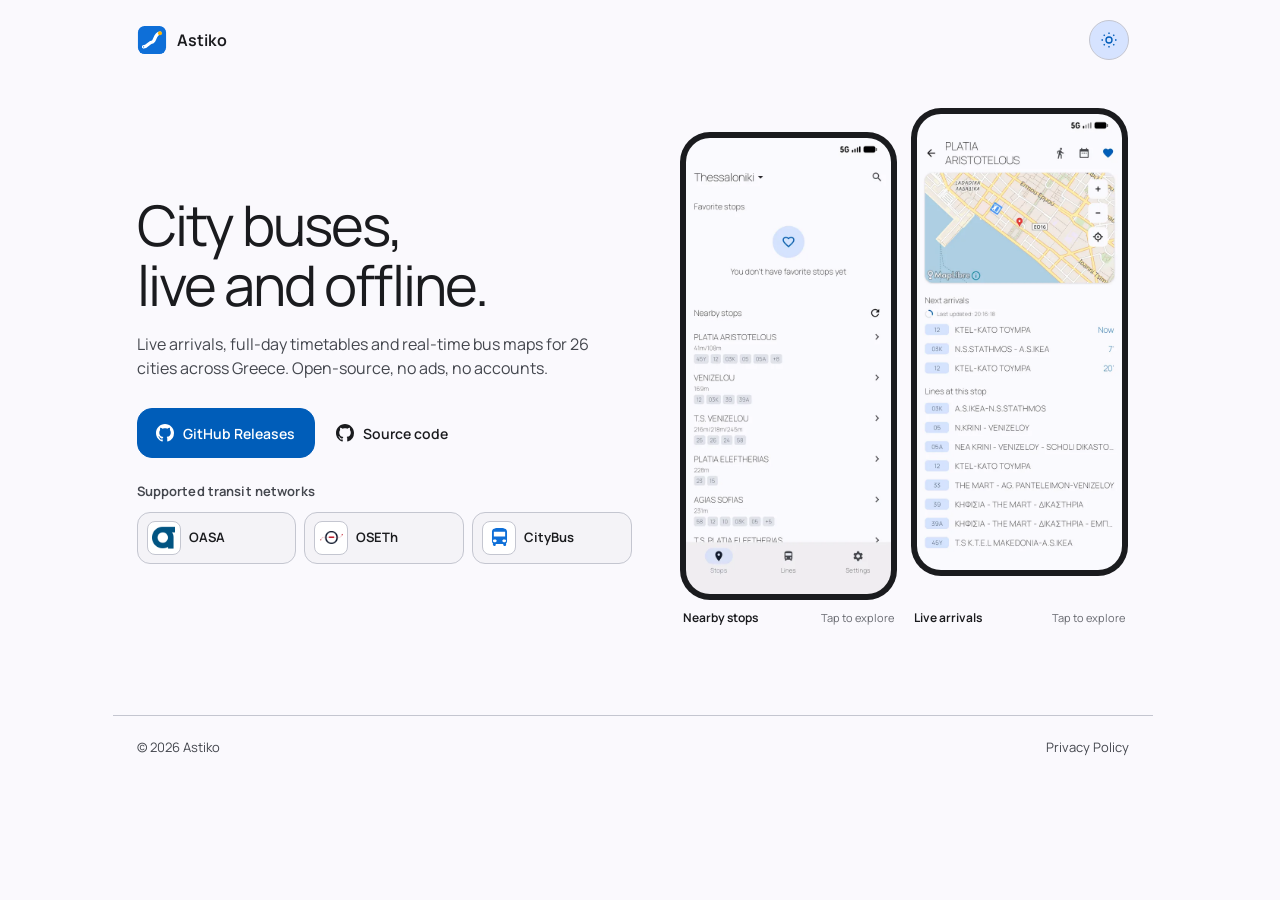
==== index.html @ 3c1ee4ff "Initial commit" ====
<!DOCTYPE html>
<html lang="en">
<head>
<meta charset="utf-8">
<meta name="viewport" content="width=device-width, initial-scale=1">
<meta name="color-scheme" content="light dark">
<meta name="theme-color" content="#0E6FD8">
<meta name="theme-color" media="(prefers-color-scheme: dark)" content="#121316">
<link rel="icon" type="image/svg+xml" href="assets/favicon.svg">
<link rel="icon" type="image/png" sizes="32x32" href="assets/favicon-32.png">
<link rel="icon" type="image/png" sizes="16x16" href="assets/favicon-16.png">
<link rel="apple-touch-icon" sizes="180x180" href="assets/apple-touch-icon.png">
<link rel="preconnect" href="https://fonts.googleapis.com">
<link rel="preconnect" href="https://fonts.gstatic.com" crossorigin>
<link href="https://fonts.googleapis.com/css2?family=Manrope:wght@200..800&amp;display=swap" rel="stylesheet">
<title>Astiko</title>
<meta name="description" content="Live arrivals, offline timetables and real-time bus maps for public transit in 26 Greek cities.">
<link rel="canonical" href="https://astiko.app/">
<meta property="og:type" content="website">
<meta property="og:site_name" content="Astiko">
<meta property="og:title" content="Astiko">
<meta property="og:description" content="Live arrivals, full-day timetables and real-time bus maps for 26 cities across Greece. Open-source, no ads, no accounts.">
<meta property="og:url" content="https://astiko.app/">
<meta property="og:image" content="https://astiko.app/assets/og-card.png">
<meta name="twitter:card" content="summary_large_image">
<script>
  try {
    const savedTheme = localStorage.getItem('astiko-theme');
    if (savedTheme === 'light' || savedTheme === 'dark') {
      document.documentElement.dataset.theme = savedTheme;
    }
  } catch (_) {}
</script>
<link rel="stylesheet" href="styles.css">
</head>
<body>
<div class="topbar">
  <div class="brand">
    <svg width="30" height="30" viewBox="0 0 512 512" aria-hidden="true">
      <rect x="16" y="16" width="480" height="480" rx="112" fill="#0E6FD8"/>
      <path d="M 112 372 C 190 372 200 292 256 292 C 312 292 296 150 392 140" fill="none" stroke="#FFFFFF" stroke-width="56" stroke-linecap="round"/>
      <circle cx="112" cy="372" r="26" fill="#FFFFFF"/>
      <circle cx="112" cy="372" r="11" fill="#0E6FD8"/>
      <circle cx="392" cy="140" r="34" fill="#FFB300"/>
    </svg>
    Astiko
  </div>
  <button class="theme-toggle" type="button" aria-label="Switch theme" aria-pressed="false" title="Switch theme">
    <svg viewBox="0 0 24 24" fill="none" stroke-width="1.8" aria-hidden="true">
      <circle cx="12" cy="12" r="4"></circle>
      <path d="M12 2v2M12 20v2M4.93 4.93l1.42 1.42M17.65 17.65l1.42 1.42M2 12h2M20 12h2M4.93 19.07l1.42-1.42M17.65 6.35l1.42-1.42"></path>
    </svg>
  </button>
</div>

<header class="hero">
  <div class="hero-text">
    <h1>City buses,<br class="desktop-break"> live and offline.</h1>
    <p>Live arrivals, full-day timetables and real-time bus maps for 26 cities across Greece. Open-source, no ads, no accounts.</p>

    <div class="stores">
      <a class="btn tertiary" href="https://github.com/uw0s/Astiko">
        <svg width="18" height="18" viewBox="0 0 16 16" fill="currentColor" aria-hidden="true"><path d="M8 0C3.58 0 0 3.58 0 8c0 3.54 2.29 6.53 5.47 7.59.4.07.55-.17.55-.38 0-.19-.01-.82-.01-1.49-2.01.37-2.53-.49-2.69-.94-.09-.23-.48-.94-.82-1.13-.28-.15-.68-.52-.01-.53.63-.01 1.08.58 1.23.82.72 1.21 1.87.87 2.33.66.07-.52.28-.87.51-1.07-1.78-.2-3.64-.89-3.64-3.95 0-.87.31-1.59.82-2.15-.08-.2-.36-1.02.08-2.12 0 0 .67-.21 2.2.82.64-.18 1.32-.27 2-.27.68 0 1.36.09 2 .27 1.53-1.04 2.2-.82 2.2-.82.44 1.1.16 1.92.08 2.12.51.56.82 1.27.82 2.15 0 3.07-1.87 3.75-3.65 3.95.29.25.54.73.54 1.48 0 1.07-.01 1.93-.01 2.2 0 .21.15.46.55.38A8.01 8.01 0 0 0 16 8c0-4.42-3.58-8-8-8z"/></svg>
        Source code
      </a>
      <a class="btn primary" href="https://github.com/uw0s/Astiko/releases">
        <svg width="18" height="18" viewBox="0 0 16 16" fill="currentColor" aria-hidden="true"><path d="M8 0C3.58 0 0 3.58 0 8c0 3.54 2.29 6.53 5.47 7.59.4.07.55-.17.55-.38 0-.19-.01-.82-.01-1.49-2.01.37-2.53-.49-2.69-.94-.09-.23-.48-.94-.82-1.13-.28-.15-.68-.52-.01-.53.63-.01 1.08.58 1.23.82.72 1.21 1.87.87 2.33.66.07-.52.28-.87.51-1.07-1.78-.2-3.64-.89-3.64-3.95 0-.87.31-1.59.82-2.15-.08-.2-.36-1.02.08-2.12 0 0 .67-.21 2.2.82.64-.18 1.32-.27 2-.27.68 0 1.36.09 2 .27 1.53-1.04 2.2-.82 2.2-.82.44 1.1.16 1.92.08 2.12.51.56.82 1.27.82 2.15 0 3.07-1.87 3.75-3.65 3.95.29.25.54.73.54 1.48 0 1.07-.01 1.93-.01 2.2 0 .21.15.46.55.38A8.01 8.01 0 0 0 16 8c0-4.42-3.58-8-8-8z"/></svg>
        GitHub Releases
      </a>
    </div>

    <div class="services-mini">
      <div class="label">Supported transit networks</div>
      <div class="service-cards">
        <a class="service-card" href="https://telematics.oasa.gr" target="_blank" rel="noopener">
          <span class="logo-chip"><img src="assets/oasa-logo.png" alt=""></span>
          <span class="name">OASA</span>
        </a>
        <a class="service-card oseth" href="https://oseth.com.gr" target="_blank" rel="noopener">
          <span class="logo-chip"><img src="assets/oseth-logo.png" alt=""></span>
          <span class="name">OSETh</span>
        </a>
        <a class="service-card" href="https://citybus.gr" target="_blank" rel="noopener">
          <span class="logo-chip"><img src="assets/citybus-logo.svg" alt=""></span>
          <span class="name">CityBus</span>
        </a>
      </div>
    </div>
  </div>

  <div class="hero-phones" aria-label="App screen previews">
    <div>
      <button class="phone" type="button" data-cycle="nearby-stops,line-detail,lines" aria-label="Nearby stops. Tap to show the next screen.">
        <img data-theme="light" class="shown" src="screenshots/light/nearby-stops.webp" alt="Nearby stops around you" loading="eager">
        <img data-theme="light" alt="" aria-hidden="true">
        <img data-theme="dark" class="shown" src="screenshots/dark/nearby-stops.webp" alt="Nearby stops around you">
        <img data-theme="dark" alt="" aria-hidden="true">
      </button>
      <div class="phone-meta" aria-live="polite">
        <span class="phone-label">Nearby stops</span>
        <span class="phone-hint">Tap to explore</span>
      </div>
    </div>
    <div>
      <button class="phone tall" type="button" data-cycle="arrivals,timetable,settings" aria-label="Live arrivals. Tap to show the next screen.">
        <img data-theme="light" class="shown" src="screenshots/light/arrivals.webp" alt="Live arrivals with the incoming bus on the map" loading="eager">
        <img data-theme="light" alt="" aria-hidden="true">
        <img data-theme="dark" class="shown" src="screenshots/dark/arrivals.webp" alt="Live arrivals with the incoming bus on the map">
        <img data-theme="dark" alt="" aria-hidden="true">
      </button>
      <div class="phone-meta" aria-live="polite">
        <span class="phone-label">Live arrivals</span>
        <span class="phone-hint">Tap to explore</span>
      </div>
    </div>
  </div>
</header>


<footer class="footer">
  <span>© 2026 Astiko</span>
  <nav class="links" aria-label="Footer links">
    <a href="privacy.html">Privacy Policy</a>
  </nav>
</footer>

<script src="script.js"></script>
</body>
</html>
---- styles.css ----
:root {
  --bg: #faf9fd;
  --bg-soft: #f4f3f7;
  --text: #1a1b1e;
  --text-soft: #44474e;
  --border: #c4c6d0;
  --card: #f4f3f7;
  --chip: #ffffff;
  --accent: #005db9;
  --accent-soft: #d6e3ff;
  --on-accent: #ffffff;
  --bezel: #1a1b1e;
}
:root[data-theme="dark"] {
  --bg: #121316;
  --bg-soft: #1a1b1e;
  --text: #e3e2e6;
  --text-soft: #c4c6d0;
  --border: #44474e;
  --card: #1a1b1e;
  --chip: #0d0e11;
  --accent: #aac7ff;
  --accent-soft: #00458d;
  --on-accent: #07111f;
}
@media (prefers-color-scheme: dark) {
  :root:not([data-theme]) {
    --bg: #121316;
    --bg-soft: #1a1b1e;
    --text: #e3e2e6;
    --text-soft: #c4c6d0;
    --border: #44474e;
    --card: #1a1b1e;
    --chip: #0d0e11;
    --accent: #aac7ff;
    --accent-soft: #00458d;
    --on-accent: #07111f;
  }
}

* { margin: 0; padding: 0; box-sizing: border-box; }
html { scroll-behavior: smooth; scrollbar-gutter: stable; }
::selection { background: var(--accent-soft); color: var(--text); }
body {
  font-family: "Manrope", -apple-system, BlinkMacSystemFont, "Segoe UI", Roboto, "Helvetica Neue", Arial, sans-serif;
  background: var(--bg);
  color: var(--text);
  line-height: 1.5;
  -webkit-font-smoothing: antialiased;
}

/* ---- top bar ---- */
.topbar {
  display: flex; align-items: center; justify-content: space-between;
  max-width: 1040px; margin: 0 auto; padding: 20px 24px;
}
.brand { display: flex; align-items: center; gap: 10px; font-weight: 650; font-size: 16px; text-decoration: none; color: inherit; }
.brand svg { border-radius: 9px; display: block; }
.theme-toggle {
  appearance: none; -webkit-appearance: none;
  background: var(--accent-soft); color: var(--accent);
  border: 1px solid var(--border); border-radius: 999px;
  width: 40px; height: 40px; cursor: pointer;
  display: grid; place-items: center;
  transition: background .15s, transform .15s, border-color .15s;
}
.theme-toggle svg { width: 18px; height: 18px; stroke: currentColor; }
.theme-toggle:hover { background: var(--border); transform: translateY(-1px); }
.theme-toggle:focus-visible,
.btn:focus-visible,
.service-card:focus-visible,
.footer a:focus-visible { outline: 3px solid var(--accent); outline-offset: 3px; }

/* ---- split hero ---- */
.hero {
  max-width: 1040px; margin: 0 auto; padding: 52px 24px 24px;
  display: grid; grid-template-columns: 1.05fr .95fr; gap: 48px;
  align-items: center;
}
.hero h1 {
  max-width: 520px; font-size: clamp(46px, 5vw, 56px); font-weight: 400;
  line-height: 1.06; letter-spacing: -.035em;
}
.hero p { color: var(--text-soft); max-width: 470px; margin: 18px 0 0; font-size: 16px; }

.stores { display: flex; gap: 10px; align-items: center; flex-wrap: wrap; margin-top: 28px; }
.btn {
  display: inline-flex; align-items: center; justify-content: center; gap: 9px;
  min-height: 50px; padding: 0 18px; border-radius: 15px; border: 1px solid var(--border);
  background: var(--card); color: var(--text);
  font-size: 14px; font-weight: 600; letter-spacing: .005em; text-decoration: none;
  white-space: nowrap;
  transition: transform .15s, box-shadow .15s, border-color .15s, background .15s;
}
.btn:hover { transform: translateY(-2px); box-shadow: 0 10px 24px rgba(15, 25, 40, .16); border-color: var(--accent); }
.btn.primary { order: 1; background: var(--accent); color: var(--on-accent); border-color: var(--accent); }
.btn.primary:hover { box-shadow: none; }
.btn.tertiary { order: 3; background: transparent; border-color: transparent; padding-inline: 10px; }
.btn.tertiary:hover { background: var(--card); }
.btn svg { display: block; }

.services-mini { margin-top: 24px; }
.services-mini .label {
  display: flex; align-items: baseline; justify-content: space-between; gap: 12px;
  font-size: 13px; font-weight: 650; color: var(--text-soft);
  margin-bottom: 10px; letter-spacing: .01em;
}
.service-cards {
  display: grid; grid-template-columns: repeat(3, minmax(0, 1fr)); gap: 8px;
}
.service-card {
  display: flex; align-items: center; gap: 8px; min-width: 0;
  background: var(--card); border: 1px solid var(--border); border-radius: 13px;
  padding: 8px 9px;
  text-decoration: none; color: inherit;
  transition: transform .15s, box-shadow .15s, border-color .15s, background .15s;
}
.service-card:hover {
  transform: translateY(-2px); box-shadow: 0 8px 18px rgba(15, 25, 40, .10); border-color: var(--accent);
}
.service-card .logo-chip { width: 34px; height: 34px; border-radius: 8px; }
.service-card .logo-chip img { max-width: 23px; max-height: 23px; }
/* OSETh's navy mark needs a cool, light surface in dark mode. */
:root[data-theme="dark"] .service-card.oseth .logo-chip {
  background: #e7edf8; border-color: #cbd7e8;
}
@media (prefers-color-scheme: dark) {
  :root:not([data-theme]) .service-card.oseth .logo-chip {
    background: #e7edf8; border-color: #cbd7e8;
  }
}
.service-card .name { overflow: hidden; font-size: 13px; font-weight: 650; text-overflow: ellipsis; white-space: nowrap; }

.hero-phones {
  display: grid; grid-template-columns: 1fr 1fr; gap: 14px;
  align-items: end; justify-items: center; max-width: 500px;
}
.hero-phones > div { width: 100%; max-width: 258px; }
.phone {
  appearance: none; -webkit-appearance: none; border: 0; color: inherit;
  width: 100%; border-radius: 30px; background: var(--bezel); padding: 6px;
  cursor: pointer; display: grid; touch-action: manipulation;
  transition: transform .15s;
}
.phone.tall { transform: translateY(-24px); }
@media (hover: hover) {
  .phone:hover { transform: translateY(-4px); }
  .phone.tall:hover { transform: translateY(-28px); }
}
.phone:focus-visible { outline: 3px solid var(--accent); outline-offset: 5px; }
.phone img {
  grid-area: 1 / 1; width: 100%; height: auto; display: block;
  border-radius: 24px; pointer-events: none; -webkit-user-drag: none;
  opacity: 0; transition: opacity .18s ease;
}
.phone img.shown { opacity: 1; }
/* Theme-aware screenshot pairs: only the active theme's images show.
   The media queries cover the no-saved-preference case; the [data-theme]
   rules win when the user has forced a theme via the toggle. */
.phone img[data-theme] { display: none; }
@media (prefers-color-scheme: light) { .phone img[data-theme="light"] { display: block; } }
@media (prefers-color-scheme: dark) { .phone img[data-theme="dark"] { display: block; } }
html[data-theme="light"] .phone img[data-theme="light"] { display: block; }
html[data-theme="dark"] .phone img[data-theme="dark"] { display: block; }
html[data-theme="light"] .phone img[data-theme="dark"] { display: none; }
html[data-theme="dark"] .phone img[data-theme="light"] { display: none; }
.phone-meta {
  display: flex; align-items: center; justify-content: space-between; gap: 8px;
  padding: 9px 3px 0; color: var(--text-soft); font-size: 12px;
}
.phone-label { color: var(--text); font-weight: 650; }
.phone-hint { font-size: 11px; opacity: .8; }

/* ---- logo chips ---- */
.logo-chip {
  width: 44px; height: 44px; flex: none; border-radius: 10px;
  background: var(--chip); border: 1px solid var(--border);
  display: grid; place-items: center;
}
.logo-chip img { max-width: 30px; max-height: 30px; object-fit: contain; }


@media (max-width: 820px) {
  .hero { grid-template-columns: 1fr; gap: 48px; text-align: center; padding-top: 42px; }
  .hero h1 { margin-inline: auto; font-size: clamp(42px, 11vw, 52px); }
  .desktop-break { display: none; }
  .hero p { margin: 16px auto 0; }
  .stores { justify-content: center; }
  .services-mini .label { max-width: 420px; margin-inline: auto; }
  .hero-phones { width: 100%; max-width: 440px; margin: 0 auto; }
  .phone.tall,
  .phone.tall:hover { transform: none; }
}
@media (max-width: 560px) {
  .topbar { padding: 16px 20px; }
  .hero { padding: 34px 20px 12px; gap: 42px; }
  .hero p { max-width: 350px; font-size: 15px; }
  .stores {
    display: grid; grid-template-columns: 1fr;
    width: 100%; max-width: 350px; margin-inline: auto;
  }
  .stores .btn { width: 100%; padding-inline: 12px; }
  .services-mini { margin-top: 22px; }
  .service-cards { gap: 7px; }
  .service-card { justify-content: center; gap: 6px; padding-inline: 6px; }
  .service-card .logo-chip { width: 31px; height: 31px; }
  .service-card .logo-chip img { max-width: 21px; max-height: 21px; }
  .service-card .name { font-size: 12px; }
  .phone-meta { padding-top: 8px; }
  .hero-phones { gap: 10px; }
  .hero-phones > div { max-width: 210px; }
  .phone { border-radius: 25px; padding: 5px; }
  .phone img { border-radius: 20px; }
}

/* ---- privacy page ---- */
.privacy {
  max-width: 720px; margin: 0 auto; padding: 24px 24px 8px;
}
.privacy h1 { font-size: clamp(30px, 4vw, 40px); font-weight: 400; letter-spacing: -.02em; }
.privacy .updated { margin-top: 10px; color: var(--text-soft); font-size: 14px; }
.privacy .lead { margin-top: 20px; }
.privacy h2 { margin: 36px 0 10px; font-size: 20px; font-weight: 600; letter-spacing: -.01em; }
.privacy p { margin: 12px 0; max-width: 65ch; }
.privacy ul { margin: 12px 0 12px 22px; display: grid; gap: 9px; }
.privacy code {
  background: var(--card); border: 1px solid var(--border); border-radius: 6px;
  padding: 1px 5px; font-size: .92em;
}
.privacy a { color: var(--accent); }

/* ---- footer ---- */
.footer {
  max-width: 1040px; margin: 64px auto 0; padding: 22px 24px;
  border-top: 1px solid var(--border);
  display: flex; justify-content: space-between; align-items: center; flex-wrap: wrap; gap: 12px;
  font-size: 13px; color: var(--text-soft);
}
.footer .links { display: flex; gap: 18px; }
.footer a { color: var(--text-soft); text-decoration: none; }
.footer a:hover { color: var(--accent); }
@media (max-width: 560px) {
  .footer { justify-content: center; text-align: center; padding-inline: 20px; }
  .footer .links { justify-content: center; flex-wrap: wrap; gap: 12px 18px; }
}

/* ---- small phones (<=360px) ---- */
@media (max-width: 360px) {
  .service-cards { gap: 6px; }
  .service-card { gap: 5px; padding-inline: 4px; }
  .service-card .logo-chip { width: 26px; height: 26px; border-radius: 7px; }
  .service-card .logo-chip img { max-width: 17px; max-height: 17px; }
  .service-card .name { font-size: 11px; }
  .phone-meta { flex-direction: column; align-items: center; gap: 2px; text-align: center; }
}
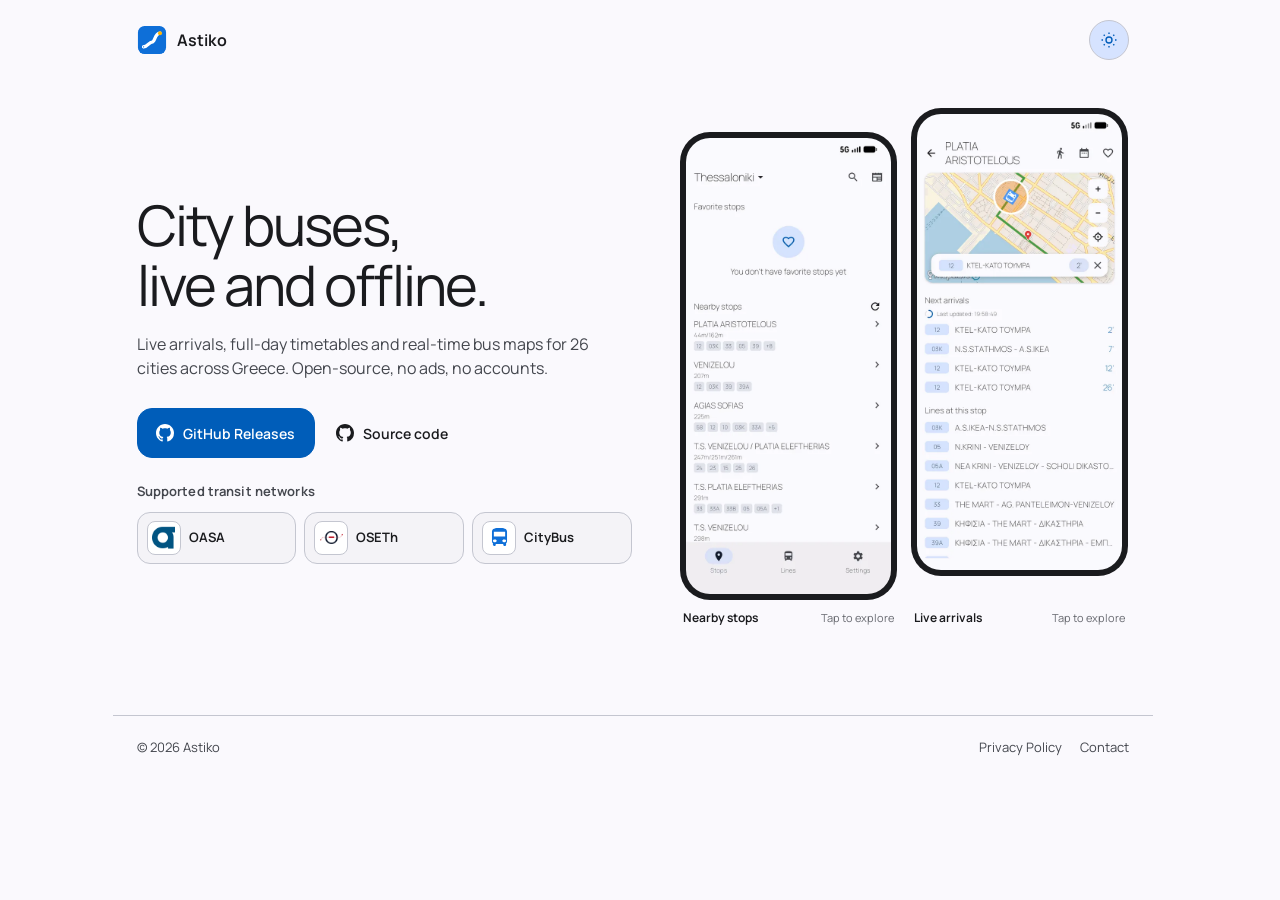
==== commit 7f8819ce: "feat(footer): contact link next to privacy policy" ====
--- a/index.html
+++ b/index.html
@@ -120,7 +120,8 @@
 <footer class="footer">
   <span>© 2026 Astiko</span>
   <nav class="links" aria-label="Footer links">
-    <a href="privacy.html">Privacy Policy</a>
+    <a href="/privacy">Privacy Policy</a>
+    <a href="mailto:contact@astiko.app">Contact</a>
   </nav>
 </footer>
 
